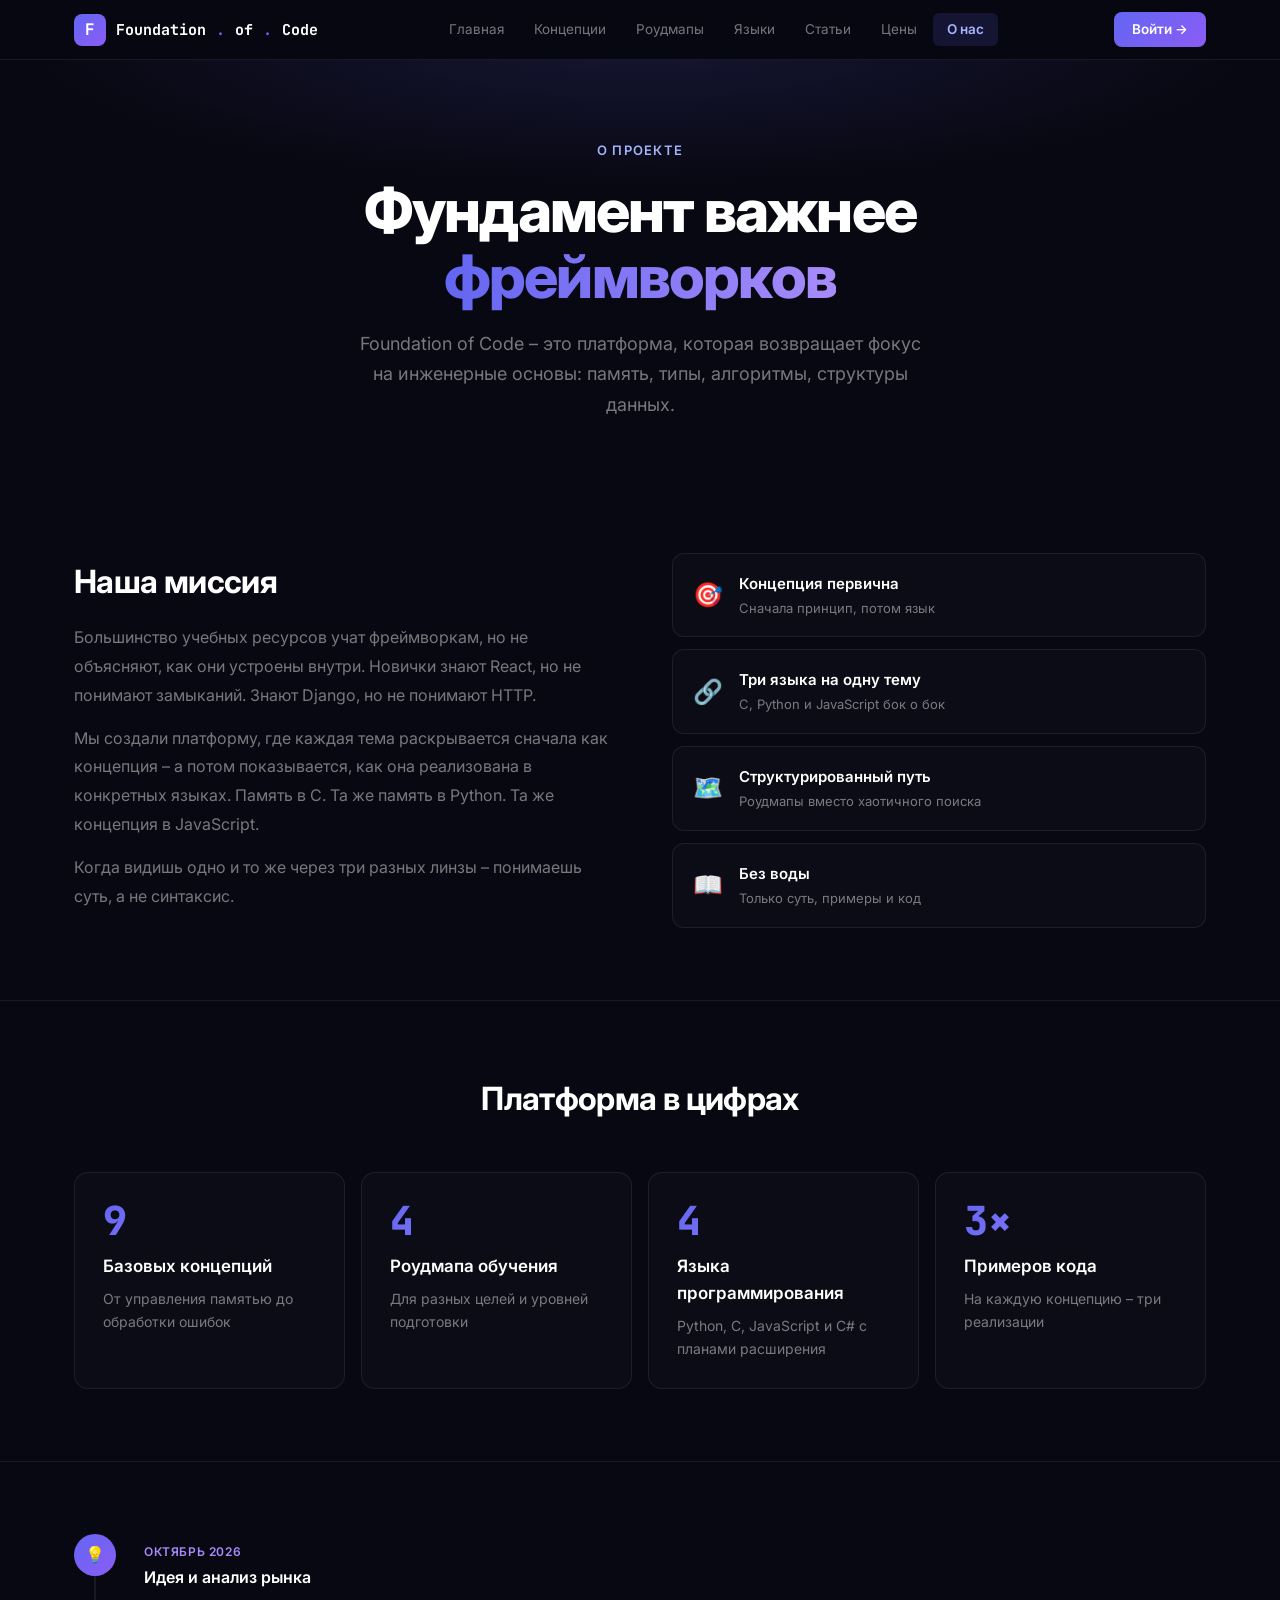
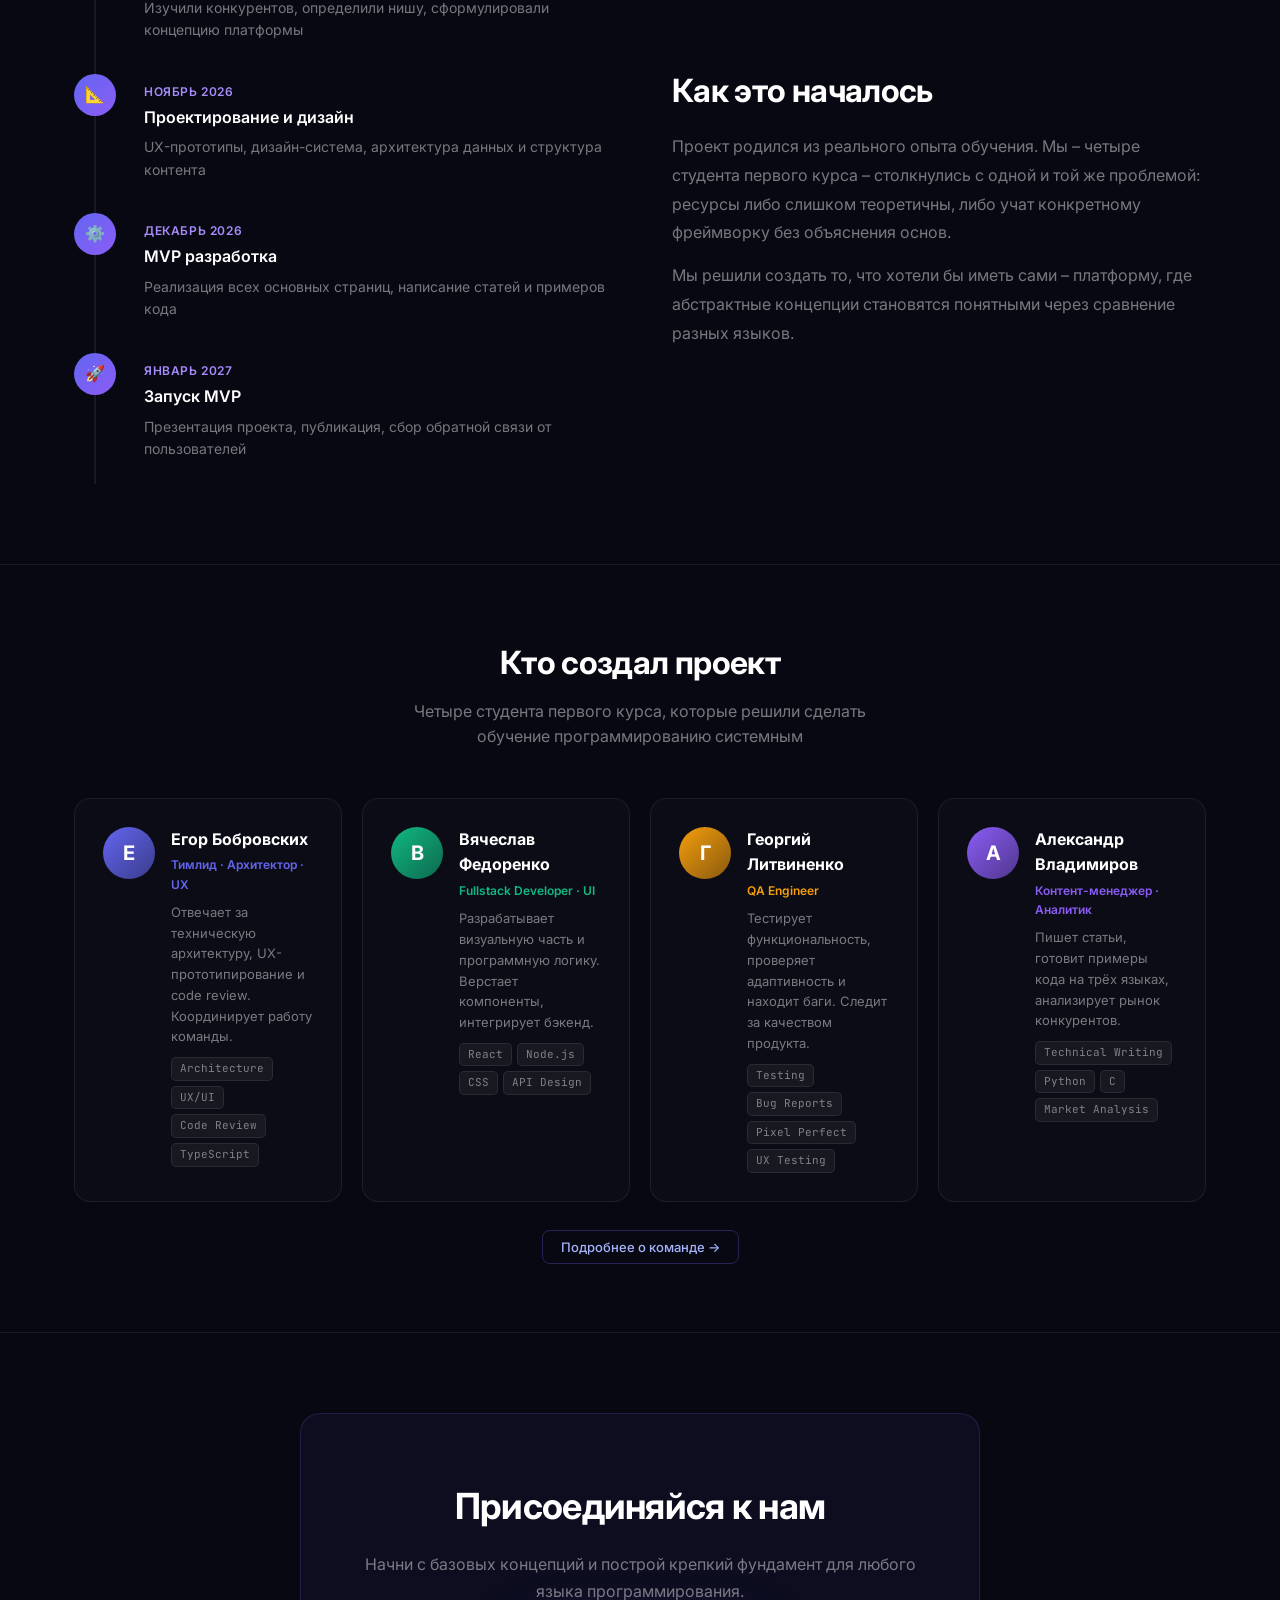
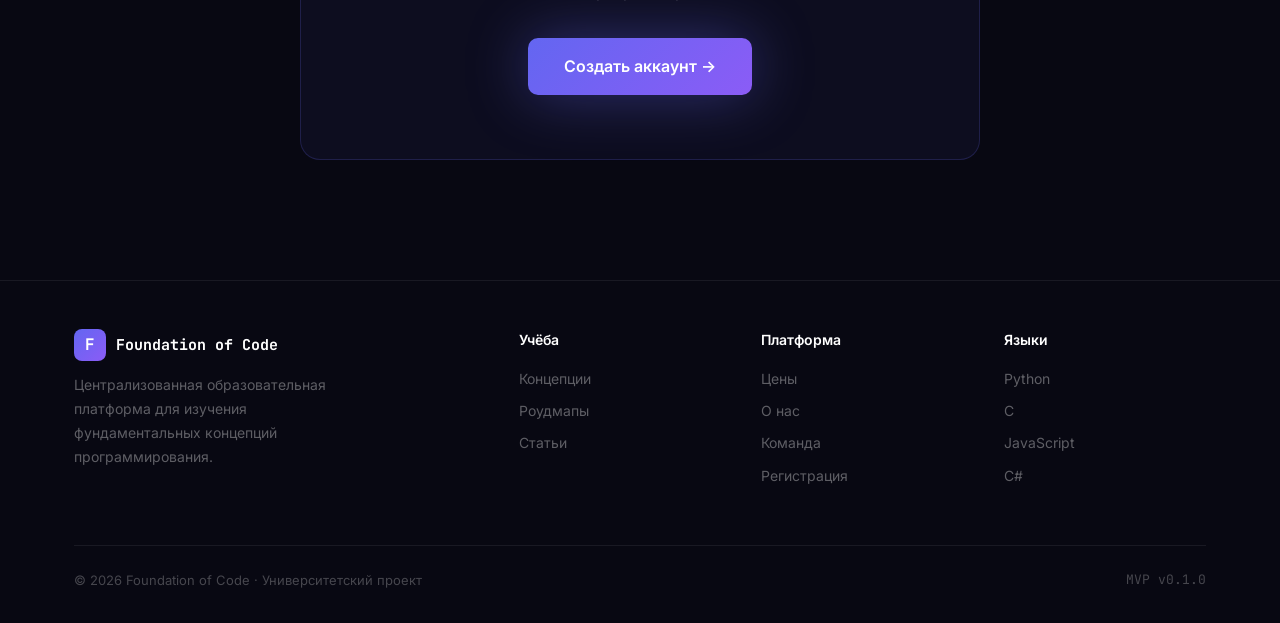
==== pages/about.html @ aac929a6 "Add files via upload" ====
<!DOCTYPE html>
<html lang="ru">
<head>
  <meta charset="UTF-8">
  <meta name="viewport" content="width=device-width, initial-scale=1.0">
  <title>О нас – Foundation of Code</title>
  <link rel="stylesheet" href="../css/style.css">
  <style>
    .about-hero {
      padding: 80px 0 60px;
      background: radial-gradient(ellipse 70% 50% at 50% -5%, rgba(99,102,241,0.15) 0%, transparent 70%);
      text-align: center;
    }
    .about-hero .eyebrow { color: #a5b4fc; font-size: 13px; font-weight: 600; letter-spacing: 0.1em; text-transform: uppercase; margin-bottom: 16px; }
    .about-hero h1 { color: #fff; font-size: clamp(36px,5vw,60px); font-weight: 800; letter-spacing: -0.03em; line-height: 1.1; margin-bottom: 20px; }
    .about-hero h1 span { background: linear-gradient(90deg, var(--accent), var(--accent3)); -webkit-background-clip: text; -webkit-text-fill-color: transparent; background-clip: text; }
    .about-hero p { color: var(--muted); font-size: 18px; line-height: 1.7; max-width: 580px; margin: 0 auto; }
    .about-section { padding: 72px 0; }
    .about-section:not(:last-child) { border-bottom: 1px solid var(--border); }
    .two-col { display: grid; grid-template-columns: 1fr 1fr; gap: 64px; align-items: center; }
    .two-col.reverse { direction: rtl; }
    .two-col.reverse > * { direction: ltr; }
    .text-block h2 { color: #fff; font-size: 32px; font-weight: 700; letter-spacing: -0.02em; margin-bottom: 16px; }
    .text-block p { color: var(--muted); font-size: 16px; line-height: 1.8; margin-bottom: 14px; }
    .visual-block { display: flex; flex-direction: column; gap: 12px; }
    .vis-row {
      background: var(--card); border: 1px solid var(--border); border-radius: 12px;
      padding: 18px 20px; display: flex; align-items: center; gap: 16px;
    }
    .vis-row .vicon { font-size: 24px; flex-shrink: 0; }
    .vis-row h4 { color: #fff; font-size: 15px; font-weight: 600; margin-bottom: 2px; }
    .vis-row p { color: var(--muted); font-size: 13px; margin: 0; }
    .value-grid { display: grid; grid-template-columns: repeat(auto-fill, minmax(240px,1fr)); gap: 16px; }
    .value-card { background: var(--card); border: 1px solid var(--border); border-radius: 14px; padding: 28px; }
    .value-card .vnum {
      font-size: 40px; font-weight: 800; font-family: var(--mono);
      background: linear-gradient(135deg, var(--accent), var(--accent3));
      -webkit-background-clip: text; -webkit-text-fill-color: transparent; background-clip: text;
      margin-bottom: 12px; line-height: 1;
    }
    .value-card h3 { color: #fff; font-size: 17px; font-weight: 600; margin-bottom: 8px; }
    .value-card p { color: var(--muted); font-size: 14px; line-height: 1.6; }
    .timeline { position: relative; }
    .timeline::before { content: ''; position: absolute; left: 20px; top: 8px; bottom: 8px; width: 2px; background: var(--border); }
    .tl-item { display: flex; gap: 28px; margin-bottom: 32px; }
    .tl-dot { width: 42px; height: 42px; border-radius: 50%; background: linear-gradient(135deg, var(--accent), var(--accent2)); display: flex; align-items: center; justify-content: center; font-size: 16px; flex-shrink: 0; z-index: 1; }
    .tl-body { padding-top: 8px; }
    .tl-body .period { color: var(--accent3); font-size: 12px; font-weight: 600; letter-spacing: 0.05em; margin-bottom: 4px; }
    .tl-body h3 { color: #fff; font-size: 16px; font-weight: 600; margin-bottom: 6px; }
    .tl-body p { color: var(--muted); font-size: 14px; line-height: 1.6; }
    @media (max-width: 768px) {
      .two-col { grid-template-columns: 1fr; gap: 32px; }
      .two-col.reverse { direction: ltr; }
    }
  </style>
</head>
<body>
<nav class="navbar" id="navbar"></nav>
<main class="page">

  <section class="about-hero">
    <div class="container">
      <div class="eyebrow">О проекте</div>
      <h1>Фундамент важнее<br><span>фреймворков</span></h1>
      <p>Foundation of Code – это платформа, которая возвращает фокус на инженерные основы: память, типы, алгоритмы, структуры данных.</p>
    </div>
  </section>

  <!-- Миссия -->
  <section class="about-section">
    <div class="container">
      <div class="two-col">
        <div class="text-block">
          <h2>Наша миссия</h2>
          <p>Большинство учебных ресурсов учат фреймворкам, но не объясняют, как они устроены внутри. Новички знают React, но не понимают замыканий. Знают Django, но не понимают HTTP.</p>
          <p>Мы создали платформу, где каждая тема раскрывается сначала как концепция – а потом показывается, как она реализована в конкретных языках. Память в C. Та же память в Python. Та же концепция в JavaScript.</p>
          <p>Когда видишь одно и то же через три разных линзы – понимаешь суть, а не синтаксис.</p>
        </div>
        <div class="visual-block">
          <div class="vis-row">
            <span class="vicon">🎯</span>
            <div><h4>Концепция первична</h4><p>Сначала принцип, потом язык</p></div>
          </div>
          <div class="vis-row">
            <span class="vicon">🔗</span>
            <div><h4>Три языка на одну тему</h4><p>C, Python и JavaScript бок о бок</p></div>
          </div>
          <div class="vis-row">
            <span class="vicon">🗺️</span>
            <div><h4>Структурированный путь</h4><p>Роудмапы вместо хаотичного поиска</p></div>
          </div>
          <div class="vis-row">
            <span class="vicon">📖</span>
            <div><h4>Без воды</h4><p>Только суть, примеры и код</p></div>
          </div>
        </div>
      </div>
    </div>
  </section>

  <!-- Цифры -->
  <section class="about-section">
    <div class="container">
      <h2 style="color:#fff;font-size:32px;font-weight:700;letter-spacing:-0.02em;text-align:center;margin-bottom:48px">
        Платформа в цифрах
      </h2>
      <div class="value-grid">
        <div class="value-card"><div class="vnum">9</div><h3>Базовых концепций</h3><p>От управления памятью до обработки ошибок</p></div>
        <div class="value-card"><div class="vnum">4</div><h3>Роудмапа обучения</h3><p>Для разных целей и уровней подготовки</p></div>
        <div class="value-card"><div class="vnum">4</div><h3>Языка программирования</h3><p>Python, C, JavaScript и C# с планами расширения</p></div>
        <div class="value-card"><div class="vnum">3×</div><h3>Примеров кода</h3><p>На каждую концепцию – три реализации</p></div>
      </div>
    </div>
  </section>

  <!-- История -->
  <section class="about-section">
    <div class="container two-col reverse">
      <div class="text-block">
        <h2>Как это началось</h2>
        <p>Проект родился из реального опыта обучения. Мы – четыре студента первого курса – столкнулись с одной и той же проблемой: ресурсы либо слишком теоретичны, либо учат конкретному фреймворку без объяснения основ.</p>
        <p>Мы решили создать то, что хотели бы иметь сами – платформу, где абстрактные концепции становятся понятными через сравнение разных языков.</p>
      </div>
      <div class="timeline">
        <div class="tl-item">
          <div class="tl-dot">💡</div>
          <div class="tl-body">
            <div class="period">ОКТЯБРЬ 2026</div>
            <h3>Идея и анализ рынка</h3>
            <p>Изучили конкурентов, определили нишу, сформулировали концепцию платформы</p>
          </div>
        </div>
        <div class="tl-item">
          <div class="tl-dot">📐</div>
          <div class="tl-body">
            <div class="period">НОЯБРЬ 2026</div>
            <h3>Проектирование и дизайн</h3>
            <p>UX-прототипы, дизайн-система, архитектура данных и структура контента</p>
          </div>
        </div>
        <div class="tl-item">
          <div class="tl-dot">⚙️</div>
          <div class="tl-body">
            <div class="period">ДЕКАБРЬ 2026</div>
            <h3>MVP разработка</h3>
            <p>Реализация всех основных страниц, написание статей и примеров кода</p>
          </div>
        </div>
        <div class="tl-item">
          <div class="tl-dot">🚀</div>
          <div class="tl-body">
            <div class="period">ЯНВАРЬ 2027</div>
            <h3>Запуск MVP</h3>
            <p>Презентация проекта, публикация, сбор обратной связи от пользователей</p>
          </div>
        </div>
      </div>
    </div>
  </section>


  <!-- Team section -->
  <section class="about-section">
    <div class="container">
      <div style="text-align:center;margin-bottom:48px">
        <h2 style="color:#fff;font-size:32px;font-weight:700;letter-spacing:-0.02em;margin-bottom:10px">Кто создал проект</h2>
        <p style="color:var(--muted);font-size:16px;max-width:480px;margin:0 auto">Четыре студента первого курса, которые решили сделать обучение программированию системным</p>
      </div>
      <div id="about-team-grid" style="display:grid;grid-template-columns:repeat(auto-fill,minmax(260px,1fr));gap:20px"></div>
      <div style="text-align:center;margin-top:32px">
        <a href="team.html" class="btn-ghost">Подробнее о команде →</a>
      </div>
    </div>
  </section>

  <!-- CTA -->
  <section class="section">
    <div class="container">
      <div class="cta-block">
        <h2>Присоединяйся к нам</h2>
        <p>Начни с базовых концепций и построй крепкий фундамент для любого языка программирования.</p>
        <a href="register.html" class="btn-primary-lg">Создать аккаунт →</a>
      </div>
    </div>
  </section>

</main>
<footer class="footer" id="footer"></footer>
<script src="../js/data.js"></script>
<script src="../js/components.js"></script>
<script src="../js/auth.js"></script>
<script>

  // Render team grid on about page
  if (document.getElementById('about-team-grid')) {
    document.getElementById('about-team-grid').innerHTML = TEAM.map(m => `
      <div style="background:var(--card);border:1px solid var(--border);border-radius:16px;padding:28px;display:flex;gap:16px;align-items:flex-start;transition:all 0.2s"
           onmouseenter="this.style.borderColor='${m.color}44';this.style.background='${m.color}08'"
           onmouseleave="this.style.borderColor='';this.style.background='var(--card)'">
        <div style="width:52px;height:52px;border-radius:50%;background:linear-gradient(135deg,${m.color},${m.color}88);display:flex;align-items:center;justify-content:center;font-size:20px;font-weight:700;color:#fff;flex-shrink:0">${m.avatar}</div>
        <div>
          <div style="color:#fff;font-size:16px;font-weight:700;margin-bottom:3px">${m.name}</div>
          <div style="color:${m.color};font-size:12px;font-weight:600;margin-bottom:8px">${m.role}</div>
          <p style="color:var(--muted);font-size:13px;line-height:1.6;margin-bottom:10px">${m.desc}</p>
          <div style="display:flex;gap:5px;flex-wrap:wrap">${m.skills.map(s=>`<span style="background:rgba(255,255,255,0.05);border:1px solid rgba(255,255,255,0.08);border-radius:5px;padding:2px 8px;font-size:11px;color:var(--muted);font-family:var(--mono)">${s}</span>`).join('')}</div>
        </div>
      </div>`).join('');
  }

  renderNavbar('about');
  renderFooter(false);
</script>
</body>
</html>
---- css/style.css ----
@import url('https://fonts.googleapis.com/css2?family=JetBrains+Mono:wght@400;700&family=Inter:wght@400;500;600;700;800&display=swap');

/* ─── RESET & BASE ─────────────────────────────────────────── */
*, *::before, *::after { margin: 0; padding: 0; box-sizing: border-box; }

:root {
  --bg:        #080812;
  --bg2:       #0d0d1f;
  --accent:    #6366f1;
  --accent2:   #8b5cf6;
  --accent3:   #a78bfa;
  --cyan:      #38bdf8;
  --green:     #10b981;
  --red:       #f43f5e;
  --amber:     #f59e0b;
  --text:      #e2e8f0;
  --muted:     rgba(255,255,255,0.45);
  --border:    rgba(255,255,255,0.07);
  --border2:   rgba(255,255,255,0.12);
  --card:      rgba(255,255,255,0.02);
  --mono:      'JetBrains Mono', monospace;
  --sans:      'Inter', -apple-system, sans-serif;
}

html { scroll-behavior: smooth; }

body {
  background: var(--bg);
  color: var(--text);
  font-family: var(--sans);
  min-height: 100vh;
  line-height: 1.6;
  -webkit-font-smoothing: antialiased;
}

a { text-decoration: none; color: inherit; }
button { font-family: var(--sans); cursor: pointer; }

::-webkit-scrollbar { width: 5px; }
::-webkit-scrollbar-track { background: transparent; }
::-webkit-scrollbar-thumb { background: rgba(99,102,241,0.3); border-radius: 3px; }

.container { max-width: 1180px; margin: 0 auto; padding: 0 24px; }

/* NAVBAR */
.navbar {
  position: fixed; top: 0; left: 0; right: 0; z-index: 100;
  background: rgba(8,8,18,0.85);
  backdrop-filter: blur(16px);
  border-bottom: 1px solid var(--border);
  height: 60px;
}
.navbar .container {
  height: 100%; display: flex; align-items: center; gap: 32px;
}
.nav-logo {
  display: flex; align-items: center; gap: 10px;
  font-family: var(--mono); font-weight: 700; font-size: 15px; color: #fff;
  white-space: nowrap;
}
.nav-logo .logo-icon {
  width: 32px; height: 32px; border-radius: 8px;
  background: linear-gradient(135deg, var(--accent), var(--accent2));
  display: flex; align-items: center; justify-content: center;
  font-size: 16px; font-weight: 700; color: #fff; flex-shrink: 0;
}
.nav-logo .dot { color: var(--accent); }
.nav-links { flex: 1; display: flex; gap: 2px; justify-content: center; list-style: none; }
.nav-links a {
  padding: 6px 14px; border-radius: 6px; font-size: 13.5px;
  color: var(--muted); font-weight: 400; transition: all 0.15s; display: block;
}
.nav-links a:hover, .nav-links a.active {
  background: rgba(99,102,241,0.15); color: #a5b4fc; font-weight: 600;
}
.nav-cta {
  background: linear-gradient(135deg, var(--accent), var(--accent2));
  border: none; padding: 7px 18px; border-radius: 8px;
  color: #fff; font-size: 13.5px; font-weight: 600; white-space: nowrap; transition: opacity 0.15s;
}
.nav-cta:hover { opacity: 0.85; }

/* PAGE */
.page { padding-top: 60px; }

/* HERO */
.hero {
  min-height: 100vh; display: flex; align-items: center;
  position: relative; overflow: hidden;
  background: radial-gradient(ellipse 80% 60% at 50% -10%, rgba(99,102,241,0.18) 0%, transparent 70%);
}
.hero-grid {
  position: absolute; inset: 0; z-index: 0;
  background-image: linear-gradient(rgba(99,102,241,0.04) 1px, transparent 1px), linear-gradient(90deg, rgba(99,102,241,0.04) 1px, transparent 1px);
  background-size: 48px 48px;
}
.hero-content { position: relative; z-index: 1; max-width: 720px; }
.hero-badge {
  display: inline-flex; align-items: center; gap: 8px;
  background: rgba(99,102,241,0.12); border: 1px solid rgba(99,102,241,0.3);
  border-radius: 100px; padding: 6px 14px; margin-bottom: 32px;
}
.hero-badge-dot { width: 6px; height: 6px; border-radius: 50%; background: var(--accent); flex-shrink: 0; }
.hero-badge span { color: #a5b4fc; font-size: 13px; font-weight: 500; }
.hero h1 {
  font-size: clamp(40px, 6vw, 76px); font-weight: 800; line-height: 1.08;
  color: #fff; margin-bottom: 24px; letter-spacing: -0.03em; font-family: var(--mono);
}
.hero h1 .grad {
  background: linear-gradient(90deg, var(--accent), var(--accent3), var(--cyan));
  -webkit-background-clip: text; -webkit-text-fill-color: transparent; background-clip: text;
}
.hero p { font-size: 18px; color: var(--muted); line-height: 1.7; margin-bottom: 40px; max-width: 560px; }
.hero-actions { display: flex; gap: 12px; flex-wrap: wrap; }
.btn-primary {
  background: linear-gradient(135deg, var(--accent), var(--accent2));
  border: none; padding: 14px 28px; border-radius: 10px;
  color: #fff; font-size: 15px; font-weight: 600;
  box-shadow: 0 0 40px rgba(99,102,241,0.4); transition: all 0.2s; display: inline-block;
}
.btn-primary:hover { transform: translateY(-1px); box-shadow: 0 0 60px rgba(99,102,241,0.5); }
.btn-secondary {
  background: rgba(255,255,255,0.06); border: 1px solid rgba(255,255,255,0.1);
  padding: 14px 28px; border-radius: 10px; color: rgba(255,255,255,0.8);
  font-size: 15px; font-weight: 600; transition: all 0.2s; display: inline-block;
}
.btn-secondary:hover { background: rgba(255,255,255,0.1); }

/* SECTION HEADER */
.section-header { display: flex; align-items: baseline; justify-content: space-between; margin-bottom: 40px; flex-wrap: wrap; gap: 16px; }
.section-header h2 { color: #fff; font-size: 32px; font-weight: 700; letter-spacing: -0.02em; }
.section-header p { color: var(--muted); font-size: 15px; margin-top: 6px; }
.btn-ghost {
  background: none; border: 1px solid rgba(99,102,241,0.3);
  padding: 8px 18px; border-radius: 8px; color: #a5b4fc; font-size: 13px; font-weight: 500;
  transition: all 0.15s; white-space: nowrap;
}
.btn-ghost:hover { background: rgba(99,102,241,0.1); border-color: rgba(99,102,241,0.5); }

/* STATS */
.stats-bar { padding: 60px 0; border-bottom: 1px solid var(--border); }
.stats-grid { display: grid; grid-template-columns: repeat(4,1fr); gap: 8px; }
.stat-card { text-align: center; padding: 32px 24px; background: var(--card); border: 1px solid var(--border); border-radius: 12px; }
.stat-card .num {
  font-size: 48px; font-weight: 800; font-family: var(--mono); line-height: 1;
  background: linear-gradient(135deg, var(--accent), var(--accent3));
  -webkit-background-clip: text; -webkit-text-fill-color: transparent; background-clip: text; margin-bottom: 8px;
}
.stat-card .label { color: var(--muted); font-size: 14px; }

/* CARDS */
.cards-grid { display: grid; grid-template-columns: repeat(auto-fill, minmax(320px, 1fr)); gap: 16px; }
.cards-grid-4 { display: grid; grid-template-columns: repeat(auto-fill, minmax(260px, 1fr)); gap: 16px; }
.cards-grid-3 { display: grid; grid-template-columns: repeat(auto-fill, minmax(300px, 1fr)); gap: 18px; }

/* CONCEPT CARD */
.concept-card {
  background: var(--card); border: 1px solid var(--border); border-radius: 14px;
  padding: 28px; transition: all 0.2s; cursor: pointer; display: block;
}
.concept-card:hover { background: rgba(99,102,241,0.08); border-color: rgba(99,102,241,0.3); transform: translateY(-2px); }
.concept-card .card-top { display: flex; align-items: flex-start; justify-content: space-between; margin-bottom: 16px; }
.concept-card .icon { font-size: 28px; }
.concept-card .tag-row { margin-bottom: 8px; }
.concept-card h3 { color: #fff; font-size: 18px; font-weight: 600; margin-bottom: 10px; letter-spacing: -0.01em; }
.concept-card p { color: var(--muted); font-size: 14px; line-height: 1.6; margin-bottom: 16px; }
.lang-tags { display: flex; gap: 6px; flex-wrap: wrap; }
.lang-tag {
  background: rgba(255,255,255,0.05); border: 1px solid var(--border2);
  border-radius: 6px; padding: 3px 10px; font-size: 12px; color: var(--muted); font-family: var(--mono);
}

/* ROADMAP CARD */
.roadmap-card {
  background: var(--card); border: 1px solid var(--border); border-radius: 14px;
  padding: 28px; cursor: pointer; transition: all 0.2s; display: block;
}
.roadmap-card:hover { transform: translateY(-3px); }
.roadmap-card .ricon { font-size: 36px; margin-bottom: 16px; }
.roadmap-card h3 { color: #fff; font-size: 20px; font-weight: 700; margin-bottom: 12px; }
.roadmap-card .meta { display: flex; gap: 12px; align-items: center; margin-bottom: 16px; }
.roadmap-card .duration { color: var(--muted); font-size: 13px; }
.roadmap-card .steps-preview { border-top: 1px solid var(--border); padding-top: 16px; }
.roadmap-card .step-row { display: flex; gap: 10px; align-items: center; margin-bottom: 8px; }
.roadmap-card .step-num {
  width: 20px; height: 20px; border-radius: 50%; font-size: 10px; font-weight: 700;
  display: flex; align-items: center; justify-content: center; flex-shrink: 0;
}
.roadmap-card .step-title { color: var(--muted); font-size: 13px; }

/* ARTICLE CARD */
.article-card {
  background: var(--card); border: 1px solid var(--border); border-radius: 14px;
  padding: 24px; transition: all 0.2s; cursor: pointer; display: block;
}
.article-card:hover { background: rgba(99,102,241,0.06); border-color: rgba(99,102,241,0.25); }
.article-card .card-top { display: flex; align-items: center; justify-content: space-between; margin-bottom: 14px; }
.article-card .read-time { color: rgba(255,255,255,0.35); font-size: 12px; }
.article-card h3 { color: #fff; font-size: 16px; font-weight: 600; line-height: 1.4; margin-bottom: 10px; }
.article-card p { color: rgba(255,255,255,0.4); font-size: 13.5px; line-height: 1.6; margin-bottom: 16px; }
.article-card .footer-row { display: flex; align-items: center; justify-content: space-between; }
.article-card .author { color: rgba(255,255,255,0.35); font-size: 12px; }
.article-card .date { color: rgba(255,255,255,0.25); font-size: 12px; }

/* TAG */
.tag {
  display: inline-block; padding: 3px 10px; border-radius: 100px;
  font-size: 11px; font-weight: 600; letter-spacing: 0.05em;
  background: rgba(99,102,241,0.15); color: var(--accent3); border: 1px solid rgba(99,102,241,0.3);
}

/* DIFFICULTY DOTS */
.difficulty { display: inline-flex; gap: 3px; align-items: center; }
.difficulty span { width: 6px; height: 6px; border-radius: 50%; display: inline-block; }
.difficulty span.on { background: var(--accent); }
.difficulty span.off { background: rgba(255,255,255,0.12); }

/* HOW IT WORKS */
.how-section {
  padding: 80px 0;
  background: radial-gradient(ellipse 60% 40% at 50% 50%, rgba(99,102,241,0.08) 0%, transparent 70%);
}
.how-grid { display: grid; grid-template-columns: repeat(4,1fr); gap: 2px; }
.how-card { padding: 36px 28px; background: var(--card); border: 1px solid var(--border); }
.how-card:first-child { border-radius: 12px 0 0 12px; }
.how-card:last-child  { border-radius: 0 12px 12px 0; }
.how-card .emoji { font-size: 28px; margin-bottom: 16px; }
.how-card .step-num-label { font-family: var(--mono); color: var(--accent); font-size: 11px; font-weight: 700; letter-spacing: 0.1em; margin-bottom: 10px; }
.how-card h3 { color: #fff; font-weight: 600; font-size: 16px; margin-bottom: 10px; }
.how-card p { color: var(--muted); font-size: 14px; line-height: 1.6; }

/* CTA */
.cta-block {
  background: rgba(99,102,241,0.06); border: 1px solid rgba(99,102,241,0.2);
  border-radius: 20px; padding: 64px 48px; text-align: center; max-width: 680px; margin: 0 auto;
}
.cta-block h2 { color: #fff; font-size: 36px; font-weight: 700; letter-spacing: -0.02em; margin-bottom: 16px; }
.cta-block p { color: var(--muted); font-size: 16px; line-height: 1.7; margin-bottom: 32px; }
.btn-primary-lg {
  background: linear-gradient(135deg, var(--accent), var(--accent2));
  border: none; padding: 16px 36px; border-radius: 10px;
  color: #fff; font-size: 16px; font-weight: 600;
  box-shadow: 0 0 60px rgba(99,102,241,0.4); display: inline-block; transition: all 0.2s;
}
.btn-primary-lg:hover { transform: translateY(-2px); }

/* PAGE HERO */
.page-hero { padding: 40px 0 48px; }
.page-hero h1 { color: #fff; font-size: 40px; font-weight: 800; letter-spacing: -0.03em; margin-bottom: 8px; }
.page-hero p { color: var(--muted); font-size: 16px; }

/* FILTER BAR */
.filter-bar { display: flex; gap: 8px; flex-wrap: wrap; margin-bottom: 36px; }
.filter-btn {
  background: rgba(255,255,255,0.04); border: 1px solid rgba(255,255,255,0.08);
  padding: 6px 16px; border-radius: 100px; color: var(--muted); font-size: 13px;
  font-family: var(--sans); transition: all 0.15s;
}
.filter-btn:hover, .filter-btn.active {
  background: rgba(99,102,241,0.2); border-color: rgba(99,102,241,0.5); color: #a5b4fc;
}

/* CONCEPTS PAGE */
.concepts-layout { display: grid; grid-template-columns: 320px 1fr; gap: 24px; align-items: start; }
.concept-list { display: flex; flex-direction: column; gap: 8px; }
.concept-list-btn {
  background: rgba(255,255,255,0.02); border: 1px solid var(--border);
  border-radius: 10px; padding: 16px 20px; cursor: pointer; text-align: left;
  font-family: var(--sans); transition: all 0.15s; display: flex; align-items: center; gap: 14px; width: 100%;
}
.concept-list-btn:hover { background: rgba(99,102,241,0.08); border-color: rgba(99,102,241,0.2); }
.concept-list-btn.active { background: rgba(99,102,241,0.15); border-color: rgba(99,102,241,0.4); }
.concept-list-btn .cicon { font-size: 22px; }
.concept-list-btn .cname { color: #fff; font-size: 15px; font-weight: 500; margin-bottom: 4px; }
.concept-detail { background: var(--card); border: 1px solid var(--border); border-radius: 14px; overflow: hidden; position: sticky; top: 80px; }
.concept-detail-header { padding: 28px 28px 0; }
.concept-detail-title { display: flex; align-items: center; gap: 16px; margin-bottom: 16px; }
.concept-detail-title .big-icon { font-size: 36px; }
.concept-detail-title h2 { color: #fff; font-size: 22px; font-weight: 700; margin-bottom: 4px; }
.concept-detail-desc { color: var(--muted); font-size: 15px; line-height: 1.7; margin-bottom: 20px; }
.lang-tabs { display: flex; gap: 2px; }
.lang-tab-btn {
  background: transparent; border: 1px solid var(--border2); border-bottom: none;
  padding: 8px 18px; border-radius: 8px 8px 0 0; color: var(--muted);
  font-size: 13px; font-weight: 400; font-family: var(--mono); cursor: pointer; transition: all 0.15s;
}
.lang-tab-btn.active { background: rgb(10,10,20); color: #a5b4fc; font-weight: 600; border-bottom: 1px solid rgb(10,10,20); }
.code-block {
  background: rgb(10,10,20); border-top: 1px solid var(--border);
  padding: 24px 28px; font-family: var(--mono); font-size: 13.5px; line-height: 1.8; min-height: 200px;
}
.code-line { display: flex; gap: 16px; }
.code-line .ln { color: rgba(255,255,255,0.15); min-width: 20px; text-align: right; user-select: none; }
.code-line .ct { color: #e2e8f0; }
.code-line .ct.comment { color: #6b7280; }

/* ROADMAP DETAIL */
.roadmap-detail { background: var(--card); border: 1px solid var(--border); border-radius: 16px; padding: 40px; }
.roadmap-detail-header { display: flex; align-items: center; gap: 16px; margin-bottom: 32px; }
.roadmap-detail-header .big-icon { font-size: 48px; }
.roadmap-detail-header h2 { color: #fff; font-size: 28px; font-weight: 700; margin-bottom: 8px; }
.roadmap-detail-header .meta { display: flex; gap: 12px; align-items: center; }
.roadmap-timeline { position: relative; }
.roadmap-timeline::before { content: ''; position: absolute; left: 15px; top: 20px; bottom: 20px; width: 2px; background: var(--border); border-radius: 2px; }
.timeline-item { display: flex; gap: 24px; margin-bottom: 28px; position: relative; }
.timeline-num { width: 32px; height: 32px; border-radius: 50%; display: flex; align-items: center; justify-content: center; color: #fff; font-weight: 700; font-size: 13px; flex-shrink: 0; z-index: 1; }
.timeline-content { background: rgba(255,255,255,0.02); border: 1px solid var(--border); border-radius: 10px; padding: 16px 20px; flex: 1; }
.timeline-content h3 { color: #fff; font-weight: 600; font-size: 16px; margin-bottom: 6px; }
.timeline-content p { color: var(--muted); font-size: 14px; line-height: 1.6; }

/* LANGUAGES PAGE */
.languages-layout { display: grid; grid-template-columns: 260px 1fr; gap: 24px; }
.lang-list { display: flex; flex-direction: column; gap: 8px; }
.lang-list-btn {
  background: rgba(255,255,255,0.02); border: 1px solid var(--border);
  border-radius: 10px; padding: 14px 18px; cursor: pointer; text-align: left;
  font-family: var(--sans); transition: all 0.15s; display: flex; align-items: center; gap: 12px; width: 100%;
}
.lang-list-btn:hover { background: rgba(255,255,255,0.04); }
.lang-logo {
  width: 36px; height: 36px; border-radius: 8px;
  display: flex; align-items: center; justify-content: center;
  font-size: 16px; font-weight: 700; font-family: var(--mono); flex-shrink: 0;
}
.lang-list-btn .lname { color: #fff; font-size: 15px; font-weight: 500; }
.lang-detail { background: var(--card); border: 1px solid var(--border); border-radius: 16px; padding: 32px; }
.lang-detail-header { display: flex; align-items: center; gap: 16px; margin-bottom: 20px; flex-wrap: wrap; }
.lang-big-logo { width: 56px; height: 56px; border-radius: 12px; display: flex; align-items: center; justify-content: center; font-size: 22px; font-weight: 700; font-family: var(--mono); flex-shrink: 0; }
.lang-detail-header h2 { color: #fff; font-size: 26px; font-weight: 700; margin-bottom: 6px; }
.lang-stat { margin-left: auto; text-align: right; }
.lang-stat .label { color: var(--muted); font-size: 12px; margin-bottom: 4px; }
.lang-stat .num { font-size: 28px; font-weight: 700; font-family: var(--mono); }
.lang-desc { color: rgba(255,255,255,0.6); font-size: 15px; line-height: 1.7; margin-bottom: 24px; }
.difficulty-bar-label { color: var(--muted); font-size: 12px; margin-bottom: 8px; letter-spacing: 0.05em; }
.difficulty-bar { display: flex; gap: 6px; margin-bottom: 20px; }
.difficulty-bar span { height: 6px; flex: 1; border-radius: 3px; }
.domains-label { color: var(--muted); font-size: 12px; margin-bottom: 10px; letter-spacing: 0.05em; }
.domains { display: flex; gap: 8px; flex-wrap: wrap; margin-bottom: 24px; }
.domain-tag { background: rgba(255,255,255,0.04); border: 1px solid var(--border2); border-radius: 8px; padding: 6px 14px; font-size: 13px; color: rgba(255,255,255,0.6); }
.pros-cons { display: grid; grid-template-columns: 1fr 1fr; gap: 16px; }
.pros-box { background: rgba(16,185,129,0.06); border: 1px solid rgba(16,185,129,0.15); border-radius: 10px; padding: 16px; }
.cons-box { background: rgba(244,63,94,0.06); border: 1px solid rgba(244,63,94,0.15); border-radius: 10px; padding: 16px; }
.pros-box .box-label { color: var(--green); font-size: 12px; font-weight: 600; margin-bottom: 10px; letter-spacing: 0.05em; }
.cons-box .box-label { color: var(--red); font-size: 12px; font-weight: 600; margin-bottom: 10px; letter-spacing: 0.05em; }
.pros-box li, .cons-box li { color: rgba(255,255,255,0.6); font-size: 13px; margin-bottom: 6px; list-style: none; display: flex; gap: 8px; }
.pros-box li::before { content: "+"; color: var(--green); }
.cons-box li::before { content: "−"; color: var(--red); }

/* PROFILE */
.profile-header { display: flex; align-items: center; gap: 24px; background: var(--card); border: 1px solid var(--border); border-radius: 16px; padding: 32px; margin-bottom: 32px; flex-wrap: wrap; }
.avatar { width: 72px; height: 72px; border-radius: 50%; background: linear-gradient(135deg, var(--accent), var(--accent2)); display: flex; align-items: center; justify-content: center; font-size: 28px; font-weight: 700; color: #fff; flex-shrink: 0; }
.profile-header h2 { color: #fff; font-size: 24px; font-weight: 700; margin-bottom: 4px; }
.profile-header .sub { color: var(--muted); font-size: 14px; }
.profile-stats { margin-left: auto; display: flex; gap: 28px; flex-wrap: wrap; }
.profile-stat { text-align: center; }
.profile-stat .n { font-size: 26px; font-weight: 700; font-family: var(--mono); background: linear-gradient(135deg, var(--accent), var(--accent3)); -webkit-background-clip: text; -webkit-text-fill-color: transparent; background-clip: text; }
.profile-stat .l { color: var(--muted); font-size: 12px; }
.profile-grid { display: grid; grid-template-columns: 1fr 1fr; gap: 24px; }
.profile-card { background: var(--card); border: 1px solid var(--border); border-radius: 14px; padding: 28px; }
.profile-card h3 { color: #fff; font-size: 18px; font-weight: 600; margin-bottom: 24px; }
.progress-row { margin-bottom: 14px; }
.progress-row .pr-head { display: flex; justify-content: space-between; margin-bottom: 6px; }
.progress-row .pr-name { color: rgba(255,255,255,0.7); font-size: 13px; }
.progress-row .pr-pct { color: var(--muted); font-size: 12px; font-family: var(--mono); }
.progress-row.inactive .pr-name { color: rgba(255,255,255,0.3); }
.prog-bar { height: 4px; background: rgba(255,255,255,0.06); border-radius: 2px; }
.prog-bar-fill { height: 100%; border-radius: 2px; }
.saved-roadmap { display: flex; align-items: center; gap: 14px; padding: 14px; background: rgba(255,255,255,0.03); border-radius: 10px; margin-bottom: 10px; }
.saved-roadmap .sicon { font-size: 24px; }
.saved-roadmap .stitle { color: #fff; font-size: 14px; font-weight: 500; }
.saved-roadmap .sdur { color: var(--muted); font-size: 12px; }
.activity-bar-wrap { display: flex; gap: 4px; }
.activity-day { flex: 1; text-align: center; }
.activity-day .bar { height: 40px; border-radius: 6px; background: rgba(255,255,255,0.04); margin-bottom: 6px; }
.activity-day .bar.active { background: rgba(99,102,241,0.4); }
.activity-day .day-label { color: rgba(255,255,255,0.3); font-size: 11px; }

/* FOOTER */
.footer { border-top: 1px solid var(--border); padding: 48px 0 32px; margin-top: 40px; }
.footer-grid { display: grid; grid-template-columns: 2fr 1fr 1fr 1fr; gap: 40px; margin-bottom: 48px; }
.footer-brand p { color: rgba(255,255,255,0.35); font-size: 14px; line-height: 1.7; max-width: 280px; margin-top: 12px; }
.footer-col h4 { color: #fff; font-weight: 600; font-size: 14px; margin-bottom: 16px; }
.footer-col a { display: block; color: rgba(255,255,255,0.35); font-size: 14px; margin-bottom: 10px; }
.footer-col a:hover { color: var(--muted); }
.footer-bottom { border-top: 1px solid var(--border); padding-top: 24px; display: flex; justify-content: space-between; align-items: center; }
.footer-bottom span { color: rgba(255,255,255,0.25); font-size: 13px; }
.footer-bottom .version { font-family: var(--mono); }

.section { padding: 80px 0; }
.btn-back { background: none; border: 1px solid rgba(255,255,255,0.1); padding: 8px 16px; border-radius: 8px; color: var(--muted); font-size: 13px; font-family: var(--sans); margin-bottom: 32px; display: inline-block; transition: all 0.15s; }
.btn-back:hover { background: rgba(255,255,255,0.05); color: #fff; }

@media (max-width: 900px) {
  .stats-grid { grid-template-columns: repeat(2,1fr); }
  .how-grid { grid-template-columns: repeat(2,1fr); }
  .how-card:first-child { border-radius: 12px 0 0 0; }
  .how-card:last-child  { border-radius: 0 0 12px 0; }
  .footer-grid { grid-template-columns: 1fr 1fr; }
  .concepts-layout { grid-template-columns: 1fr; }
  .languages-layout { grid-template-columns: 1fr; }
  .profile-grid { grid-template-columns: 1fr; }
  .pros-cons { grid-template-columns: 1fr; }
}
@media (max-width: 600px) {
  .nav-links { display: none; }
  .hero h1 { font-size: 36px; }
  .how-grid { grid-template-columns: 1fr; }
  .how-card:first-child, .how-card:last-child { border-radius: 12px; }
  .footer-grid { grid-template-columns: 1fr; }
  .profile-header { flex-direction: column; }
  .profile-stats { margin-left: 0; }
  .cta-block { padding: 40px 24px; }
  .roadmap-detail { padding: 24px; }
}

/* ─── EXTRA ADDITIONS ────────────────────────────────────────── */
@media (max-width: 1100px) {
  .nav-links { gap: 0; }
  .nav-links a { padding: 6px 10px; font-size: 13px; }
}
@media (max-width: 860px) {
  .nav-links { display: none; }
}
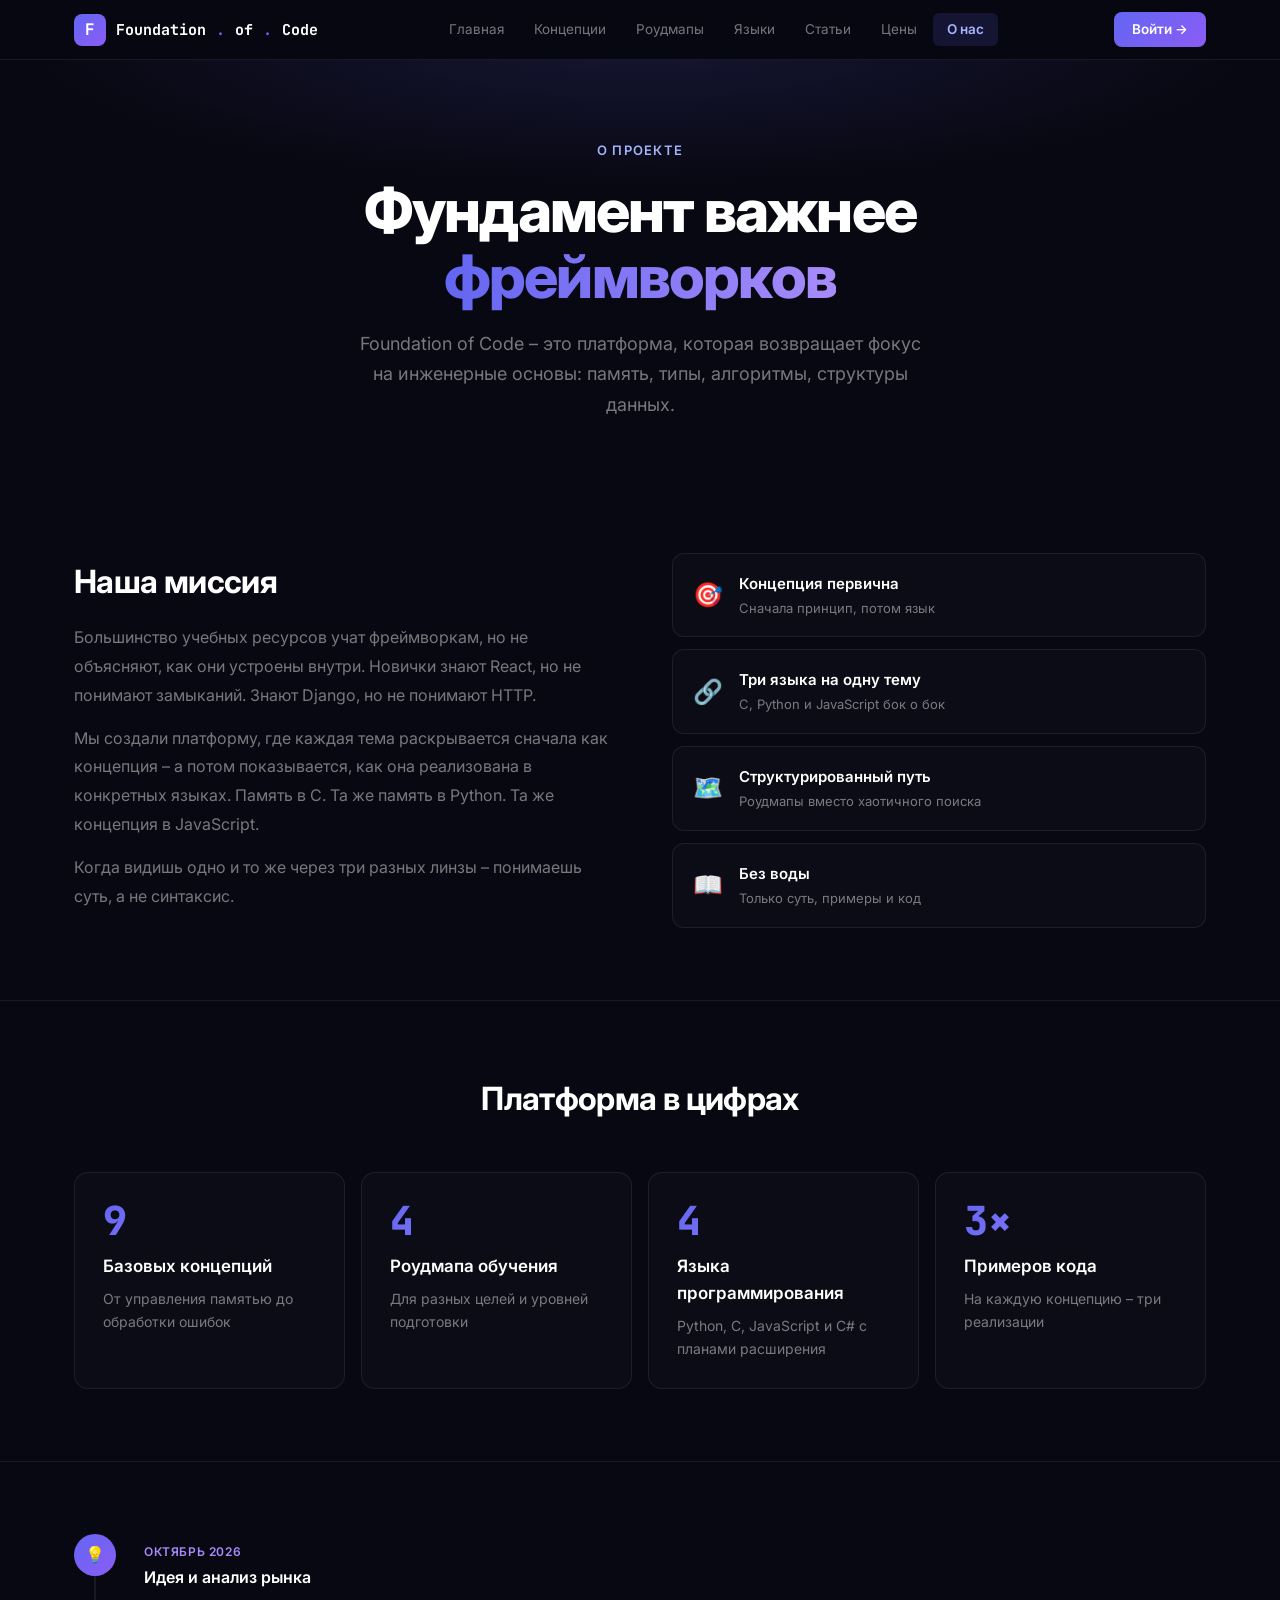
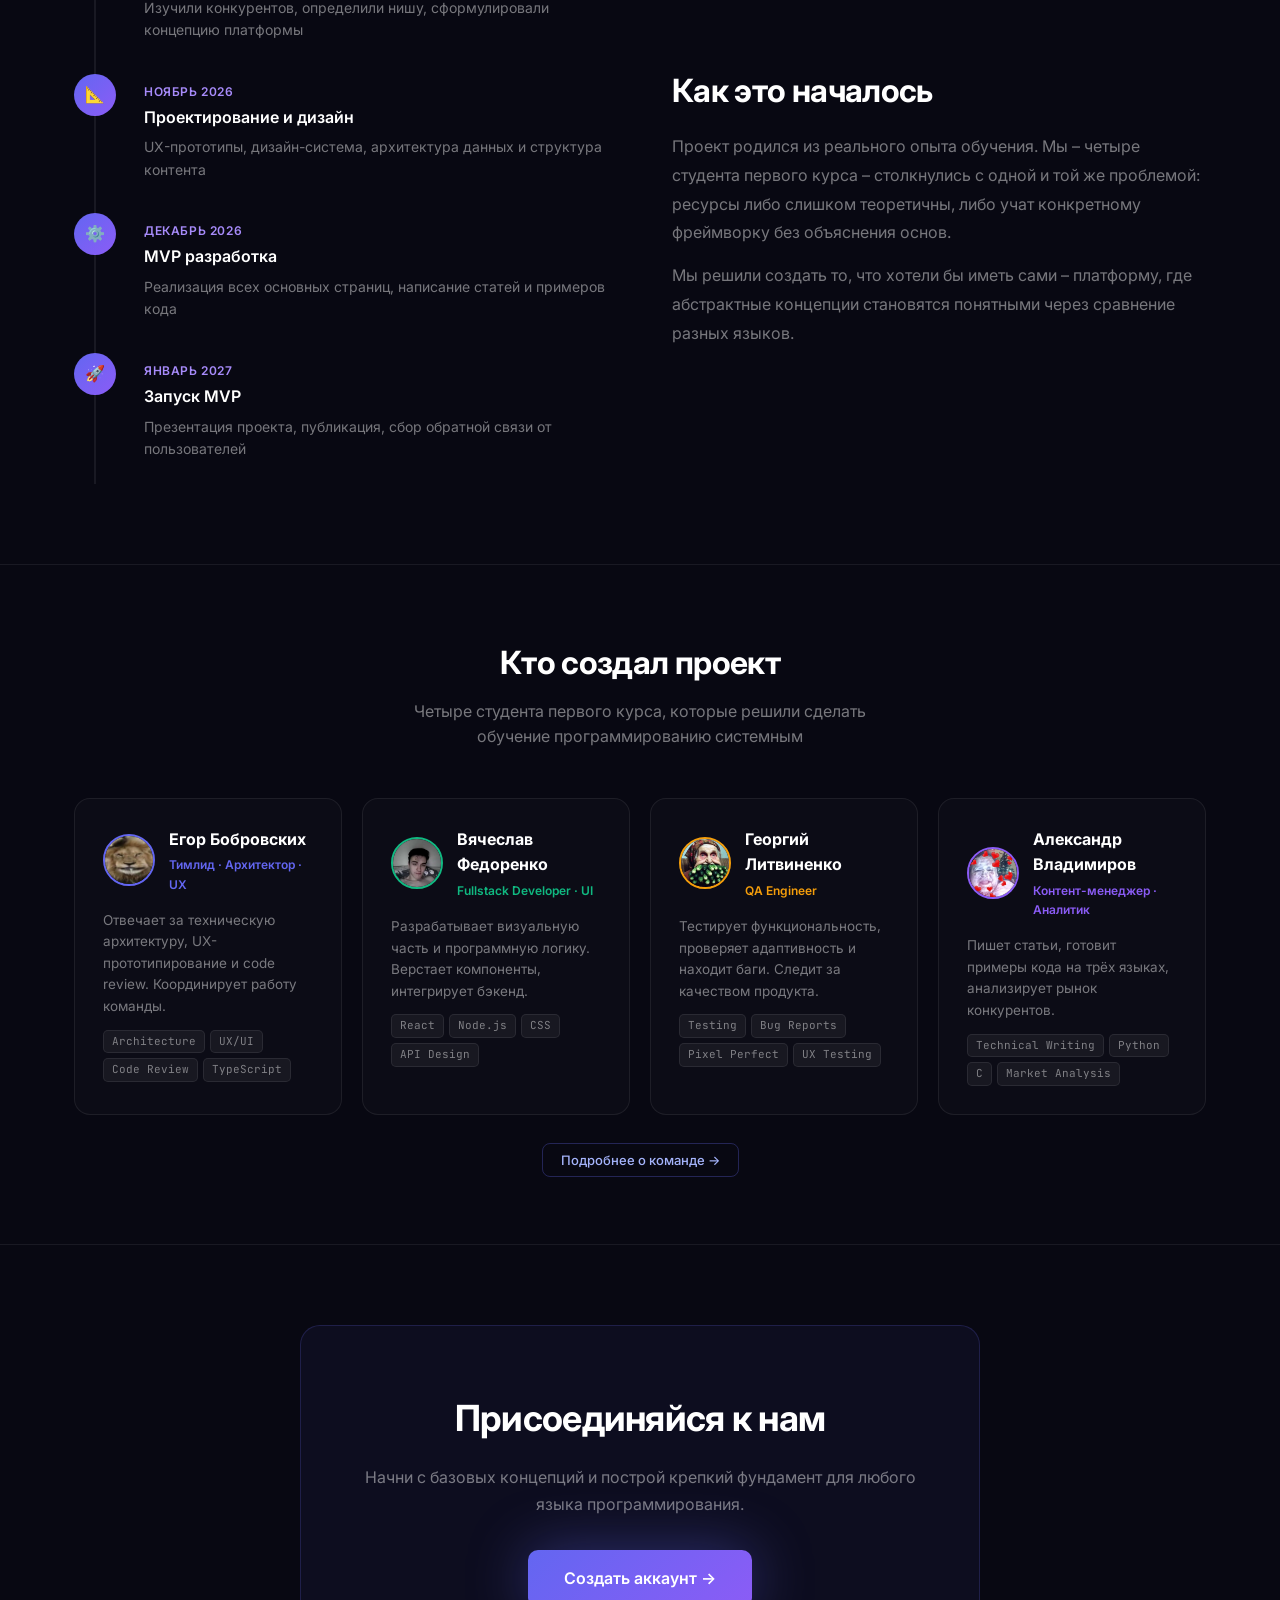
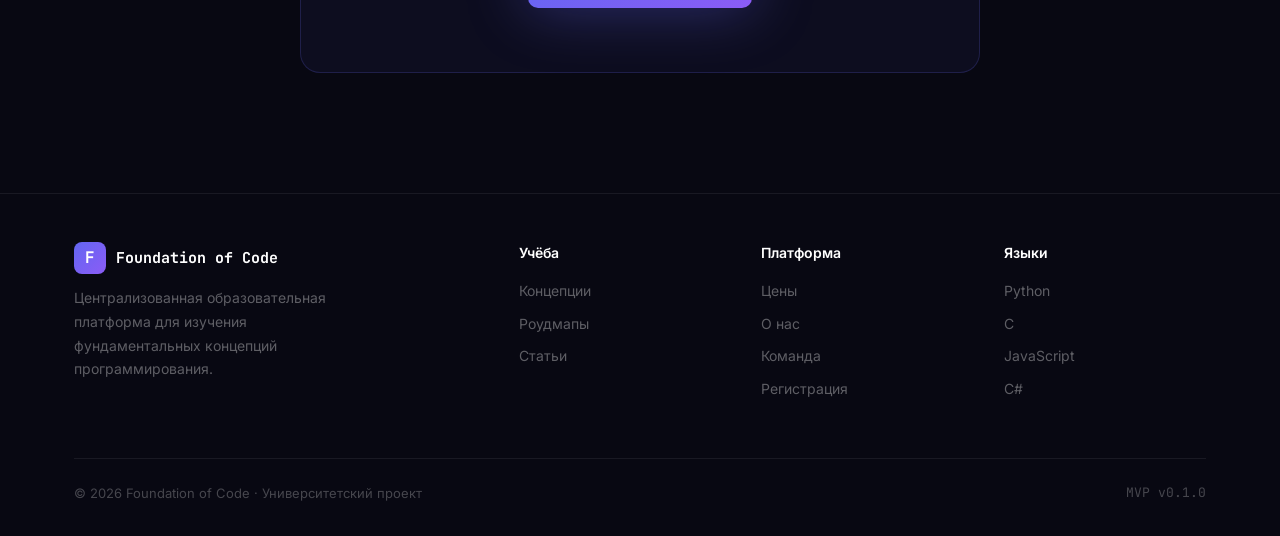
==== commit d705a38f: "feat: Добавил аватарки для карточек; Улучшил отображение текста, описывающего роль участника" ====
--- a/pages/about.html
+++ b/pages/about.html
@@ -194,14 +194,20 @@
   // Render team grid on about page
   if (document.getElementById('about-team-grid')) {
     document.getElementById('about-team-grid').innerHTML = TEAM.map(m => `
-      <div style="background:var(--card);border:1px solid var(--border);border-radius:16px;padding:28px;display:flex;gap:16px;align-items:flex-start;transition:all 0.2s"
+      <div style="background:var(--card);border:1px solid var(--border);border-radius:16px;padding:28px;display:flex;flex-direction:column;gap:16px;transition:all 0.2s"
            onmouseenter="this.style.borderColor='${m.color}44';this.style.background='${m.color}08'"
            onmouseleave="this.style.borderColor='';this.style.background='var(--card)'">
-        <div style="width:52px;height:52px;border-radius:50%;background:linear-gradient(135deg,${m.color},${m.color}88);display:flex;align-items:center;justify-content:center;font-size:20px;font-weight:700;color:#fff;flex-shrink:0">${m.avatar}</div>
+        <div style="display:flex;align-items:center;gap:14px;">
+          <div style="width:52px;height:52px;border-radius:50%;background:linear-gradient(135deg,${m.color},${m.color}88);display:flex;align-items:center;justify-content:center;font-size:20px;font-weight:700;color:#fff;flex-shrink:0;overflow:hidden;border:2px solid ${m.color}">
+            <img src="../${m.avatar_img}" alt="${m.name}" style="width:100%;height:100%;object-fit:cover;display:block;">
+          </div>
+          <div>
+            <div style="color:#fff;font-size:16px;font-weight:700;margin-bottom:3px">${m.name}</div>
+            <div style="color:${m.color};font-size:12px;font-weight:600;">${m.role}</div>
+          </div>
+        </div>
         <div>
-          <div style="color:#fff;font-size:16px;font-weight:700;margin-bottom:3px">${m.name}</div>
-          <div style="color:${m.color};font-size:12px;font-weight:600;margin-bottom:8px">${m.role}</div>
-          <p style="color:var(--muted);font-size:13px;line-height:1.6;margin-bottom:10px">${m.desc}</p>
+          <p style="color:var(--muted);font-size:13.5px;line-height:1.6;margin-bottom:12px">${m.desc}</p>
           <div style="display:flex;gap:5px;flex-wrap:wrap">${m.skills.map(s=>`<span style="background:rgba(255,255,255,0.05);border:1px solid rgba(255,255,255,0.08);border-radius:5px;padding:2px 8px;font-size:11px;color:var(--muted);font-family:var(--mono)">${s}</span>`).join('')}</div>
         </div>
       </div>`).join('');
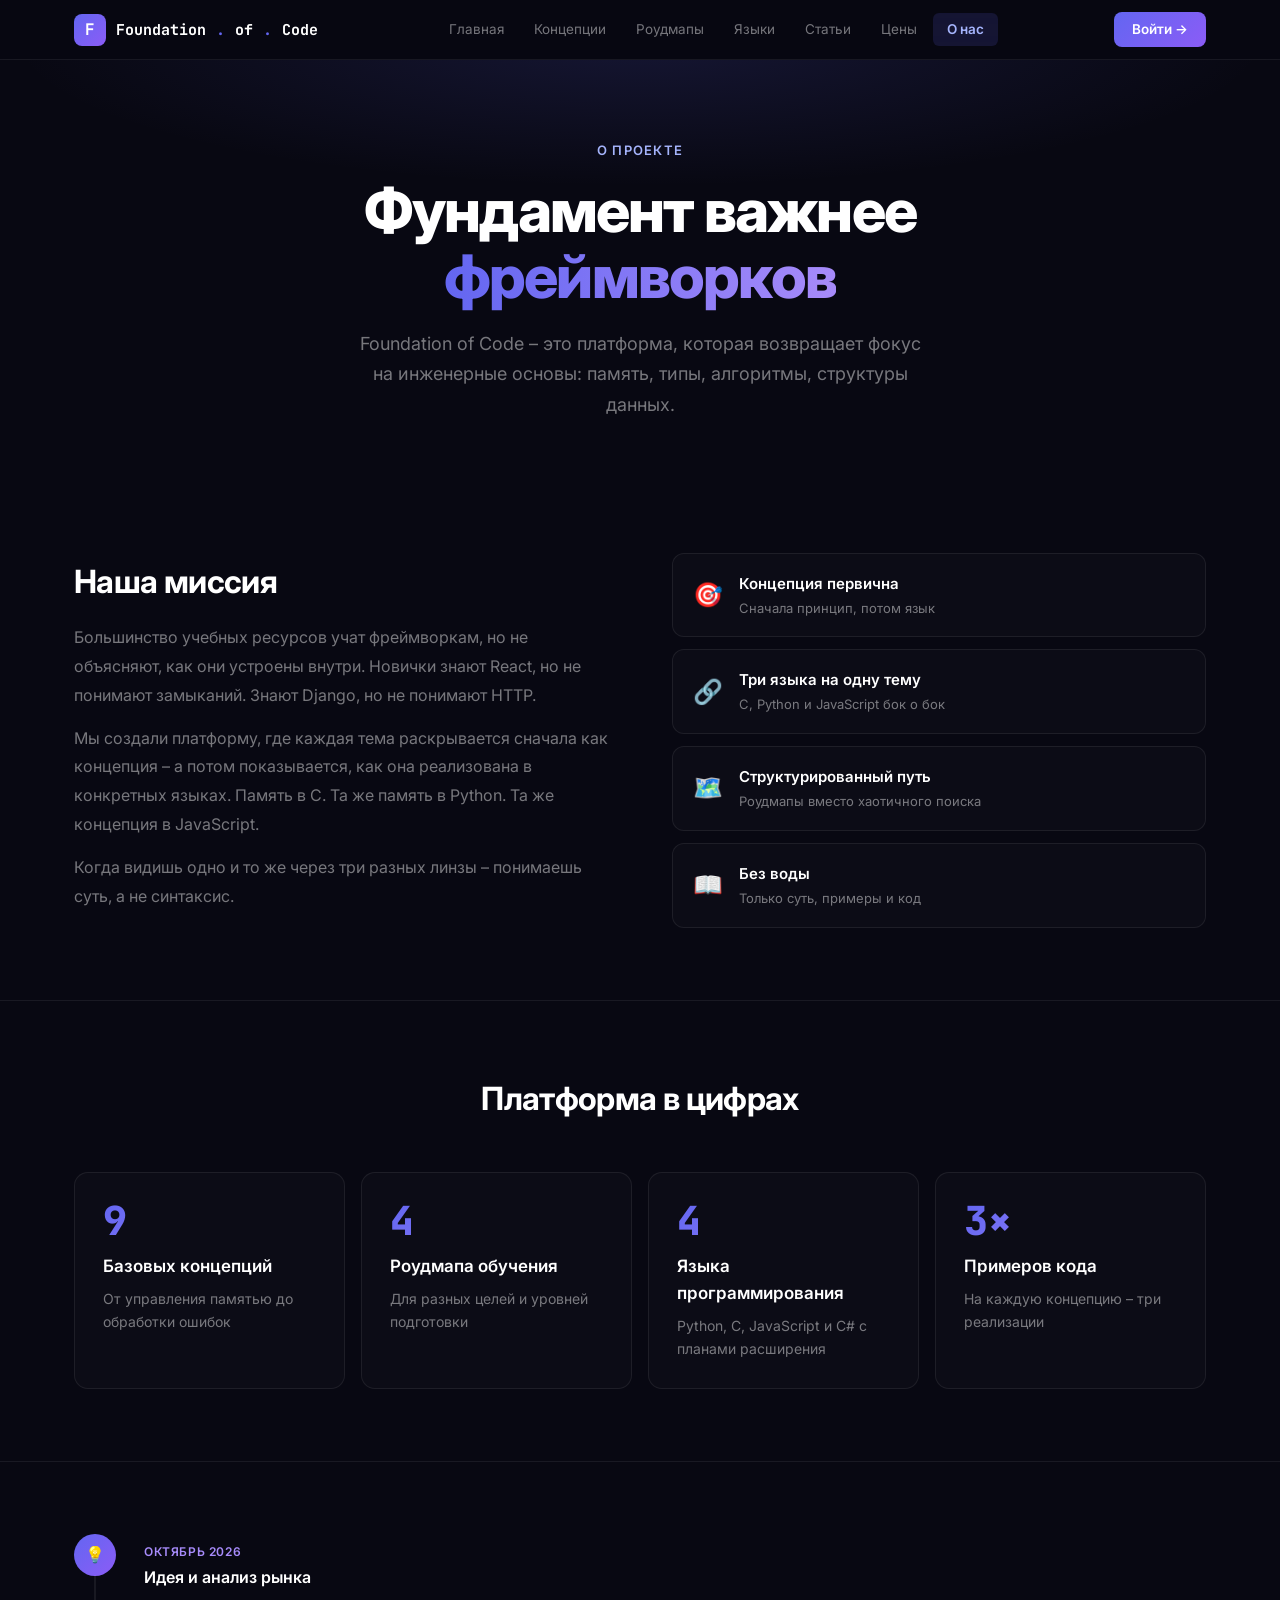
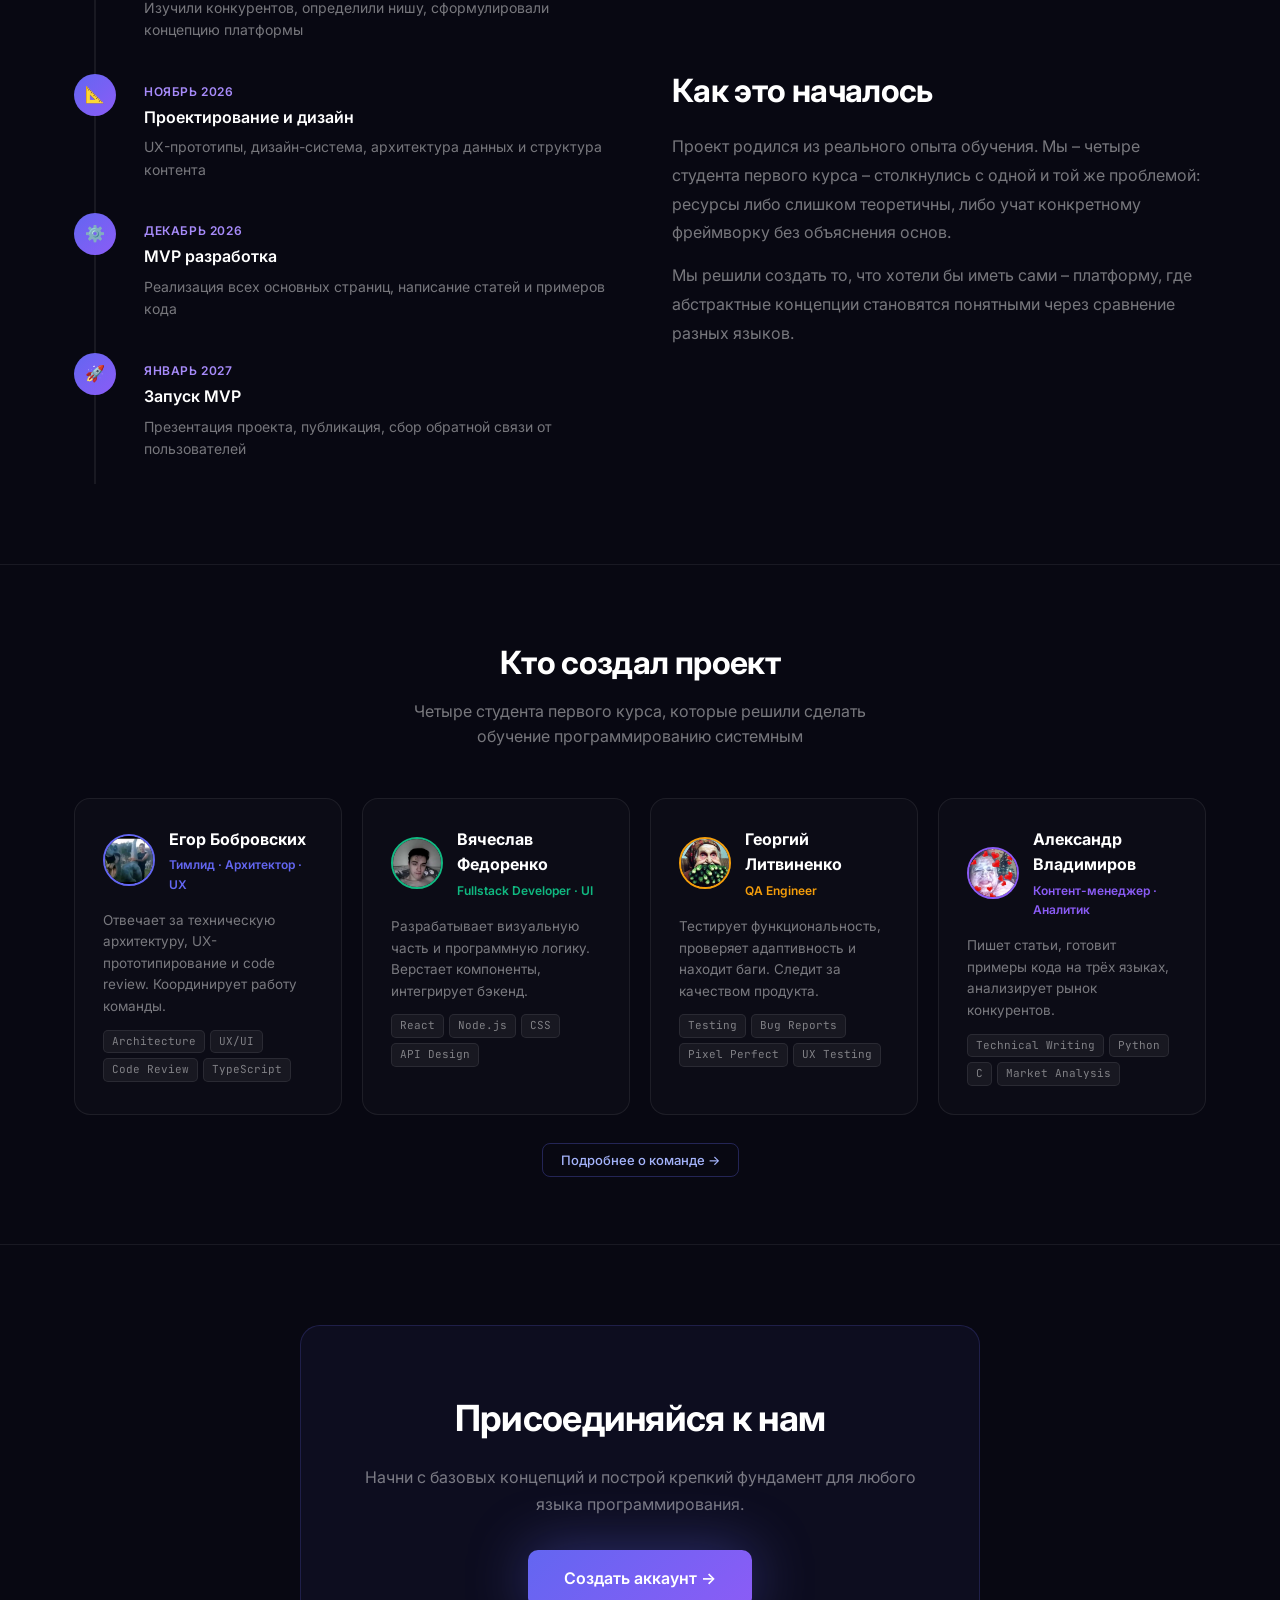
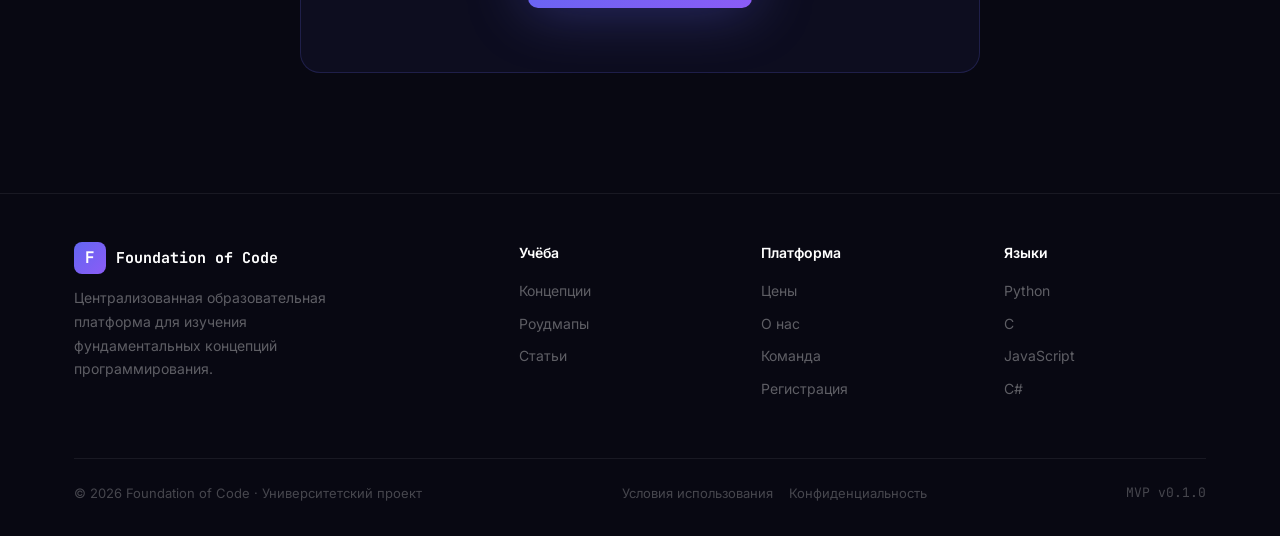
==== commit 74290a5f: "feat: добавить плавные intro-анимации на главные экраны и улучшить hover-эффекты карточек" ====
--- a/pages/about.html
+++ b/pages/about.html
@@ -194,9 +194,9 @@
   // Render team grid on about page
   if (document.getElementById('about-team-grid')) {
     document.getElementById('about-team-grid').innerHTML = TEAM.map(m => `
-      <div style="background:var(--card);border:1px solid var(--border);border-radius:16px;padding:28px;display:flex;flex-direction:column;gap:16px;transition:all 0.2s"
-           onmouseenter="this.style.borderColor='${m.color}44';this.style.background='${m.color}08'"
-           onmouseleave="this.style.borderColor='';this.style.background='var(--card)'">
+      <div style="background:var(--card);border:1px solid var(--border);border-radius:16px;padding:28px;display:flex;flex-direction:column;gap:16px;transition:all 0.3s cubic-bezier(0.16, 1, 0.3, 1)"
+           onmouseenter="this.style.borderColor='${m.color}44';this.style.background='${m.color}08';this.style.transform='translateY(-6px)';this.style.boxShadow='0 12px 30px ${m.color}15'"
+           onmouseleave="this.style.borderColor='';this.style.background='var(--card)';this.style.transform='';this.style.boxShadow=''">
         <div style="display:flex;align-items:center;gap:14px;">
           <div style="width:52px;height:52px;border-radius:50%;background:linear-gradient(135deg,${m.color},${m.color}88);display:flex;align-items:center;justify-content:center;font-size:20px;font-weight:700;color:#fff;flex-shrink:0;overflow:hidden;border:2px solid ${m.color}">
             <img src="../${m.avatar_img}" alt="${m.name}" style="width:100%;height:100%;object-fit:cover;display:block;">
--- a/css/style.css
+++ b/css/style.css
@@ -24,6 +24,41 @@
 
 html { scroll-behavior: smooth; }
 
+/* ─── ANIMATIONS & TRANSITIONS ─────────────────────────────── */
+@keyframes fadeInUp {
+  from {
+    opacity: 0;
+    transform: translateY(16px);
+  }
+  to {
+    opacity: 1;
+    transform: translateY(0);
+  }
+}
+
+@keyframes pulseGlow {
+  0% {
+    transform: scale(0.95);
+    opacity: 0.7;
+  }
+  100% {
+    transform: scale(1.06);
+    opacity: 1.1;
+  }
+}
+
+/* Applied directly to page heroes for entry animations */
+.hero-badge { animation: fadeInUp 0.8s cubic-bezier(0.16, 1, 0.3, 1) both; }
+.hero h1 { animation: fadeInUp 0.8s cubic-bezier(0.16, 1, 0.3, 1) 0.12s both; }
+.hero p { animation: fadeInUp 0.8s cubic-bezier(0.16, 1, 0.3, 1) 0.24s both; }
+.hero-actions { animation: fadeInUp 0.8s cubic-bezier(0.16, 1, 0.3, 1) 0.36s both; }
+
+.about-hero h1 { animation: fadeInUp 0.8s cubic-bezier(0.16, 1, 0.3, 1) both; }
+.about-hero p { animation: fadeInUp 0.8s cubic-bezier(0.16, 1, 0.3, 1) 0.12s both; }
+
+.team-hero h1 { animation: fadeInUp 0.8s cubic-bezier(0.16, 1, 0.3, 1) both; }
+.team-hero p { animation: fadeInUp 0.8s cubic-bezier(0.16, 1, 0.3, 1) 0.12s both; }
+
 body {
   background: var(--bg);
   color: var(--text);
@@ -36,9 +71,10 @@
 a { text-decoration: none; color: inherit; }
 button { font-family: var(--sans); cursor: pointer; }
 
-::-webkit-scrollbar { width: 5px; }
-::-webkit-scrollbar-track { background: transparent; }
-::-webkit-scrollbar-thumb { background: rgba(99,102,241,0.3); border-radius: 3px; }
+::-webkit-scrollbar { width: 10px; height: 10px; }
+::-webkit-scrollbar-track { background: rgba(8, 8, 18, 0.3); }
+::-webkit-scrollbar-thumb { background: rgba(99, 102, 241, 0.3); border-radius: 5px; border: 2px solid rgba(8, 8, 18, 0.3); background-clip: padding-box; transition: all 0.2s; }
+::-webkit-scrollbar-thumb:hover { background: rgba(99, 102, 241, 0.65); border: 2px solid rgba(8, 8, 18, 0.3); background-clip: padding-box; }
 
 .container { max-width: 1180px; margin: 0 auto; padding: 0 24px; }
 
@@ -88,6 +124,15 @@
   min-height: 100vh; display: flex; align-items: center;
   position: relative; overflow: hidden;
   background: radial-gradient(ellipse 80% 60% at 50% -10%, rgba(99,102,241,0.18) 0%, transparent 70%);
+}
+.hero::before {
+  content: '';
+  position: absolute;
+  top: -10%; left: 10%; right: 10%; bottom: 30%;
+  background: radial-gradient(ellipse 60% 50% at 50% 0%, rgba(99,102,241,0.22) 0%, transparent 80%);
+  z-index: 0;
+  pointer-events: none;
+  animation: pulseGlow 10s infinite alternate ease-in-out;
 }
 .hero-grid {
   position: absolute; inset: 0; z-index: 0;
@@ -156,9 +201,14 @@
 /* CONCEPT CARD */
 .concept-card {
   background: var(--card); border: 1px solid var(--border); border-radius: 14px;
-  padding: 28px; transition: all 0.2s; cursor: pointer; display: block;
-}
-.concept-card:hover { background: rgba(99,102,241,0.08); border-color: rgba(99,102,241,0.3); transform: translateY(-2px); }
+  padding: 28px; transition: all 0.3s cubic-bezier(0.16, 1, 0.3, 1); cursor: pointer; display: block;
+}
+.concept-card:hover {
+  background: rgba(99,102,241,0.08);
+  border-color: rgba(99,102,241,0.4);
+  transform: translateY(-5px);
+  box-shadow: 0 16px 36px rgba(99, 102, 241, 0.12);
+}
 .concept-card .card-top { display: flex; align-items: flex-start; justify-content: space-between; margin-bottom: 16px; }
 .concept-card .icon { font-size: 28px; }
 .concept-card .tag-row { margin-bottom: 8px; }
@@ -173,9 +223,12 @@
 /* ROADMAP CARD */
 .roadmap-card {
   background: var(--card); border: 1px solid var(--border); border-radius: 14px;
-  padding: 28px; cursor: pointer; transition: all 0.2s; display: block;
-}
-.roadmap-card:hover { transform: translateY(-3px); }
+  padding: 28px; cursor: pointer; transition: all 0.3s cubic-bezier(0.16, 1, 0.3, 1); display: block;
+}
+.roadmap-card:hover {
+  transform: translateY(-5px);
+  box-shadow: 0 16px 36px rgba(0, 0, 0, 0.25);
+}
 .roadmap-card .ricon { font-size: 36px; margin-bottom: 16px; }
 .roadmap-card h3 { color: #fff; font-size: 20px; font-weight: 700; margin-bottom: 12px; }
 .roadmap-card .meta { display: flex; gap: 12px; align-items: center; margin-bottom: 16px; }
@@ -191,9 +244,14 @@
 /* ARTICLE CARD */
 .article-card {
   background: var(--card); border: 1px solid var(--border); border-radius: 14px;
-  padding: 24px; transition: all 0.2s; cursor: pointer; display: block;
-}
-.article-card:hover { background: rgba(99,102,241,0.06); border-color: rgba(99,102,241,0.25); }
+  padding: 24px; transition: all 0.3s cubic-bezier(0.16, 1, 0.3, 1); cursor: pointer; display: block;
+}
+.article-card:hover {
+  background: rgba(99,102,241,0.08);
+  border-color: rgba(99,102,241,0.4);
+  transform: translateY(-5px);
+  box-shadow: 0 16px 36px rgba(99, 102, 241, 0.12);
+}
 .article-card .card-top { display: flex; align-items: center; justify-content: space-between; margin-bottom: 14px; }
 .article-card .read-time { color: rgba(255,255,255,0.35); font-size: 12px; }
 .article-card h3 { color: #fff; font-size: 16px; font-weight: 600; line-height: 1.4; margin-bottom: 10px; }
@@ -291,7 +349,7 @@
 }
 .code-line { display: flex; gap: 16px; }
 .code-line .ln { color: rgba(255,255,255,0.15); min-width: 20px; text-align: right; user-select: none; }
-.code-line .ct { color: #e2e8f0; }
+.code-line .ct { color: #e2e8f0; white-space: pre-wrap; tab-size: 4; -moz-tab-size: 4; }
 .code-line .ct.comment { color: #6b7280; }
 
 /* ROADMAP DETAIL */
